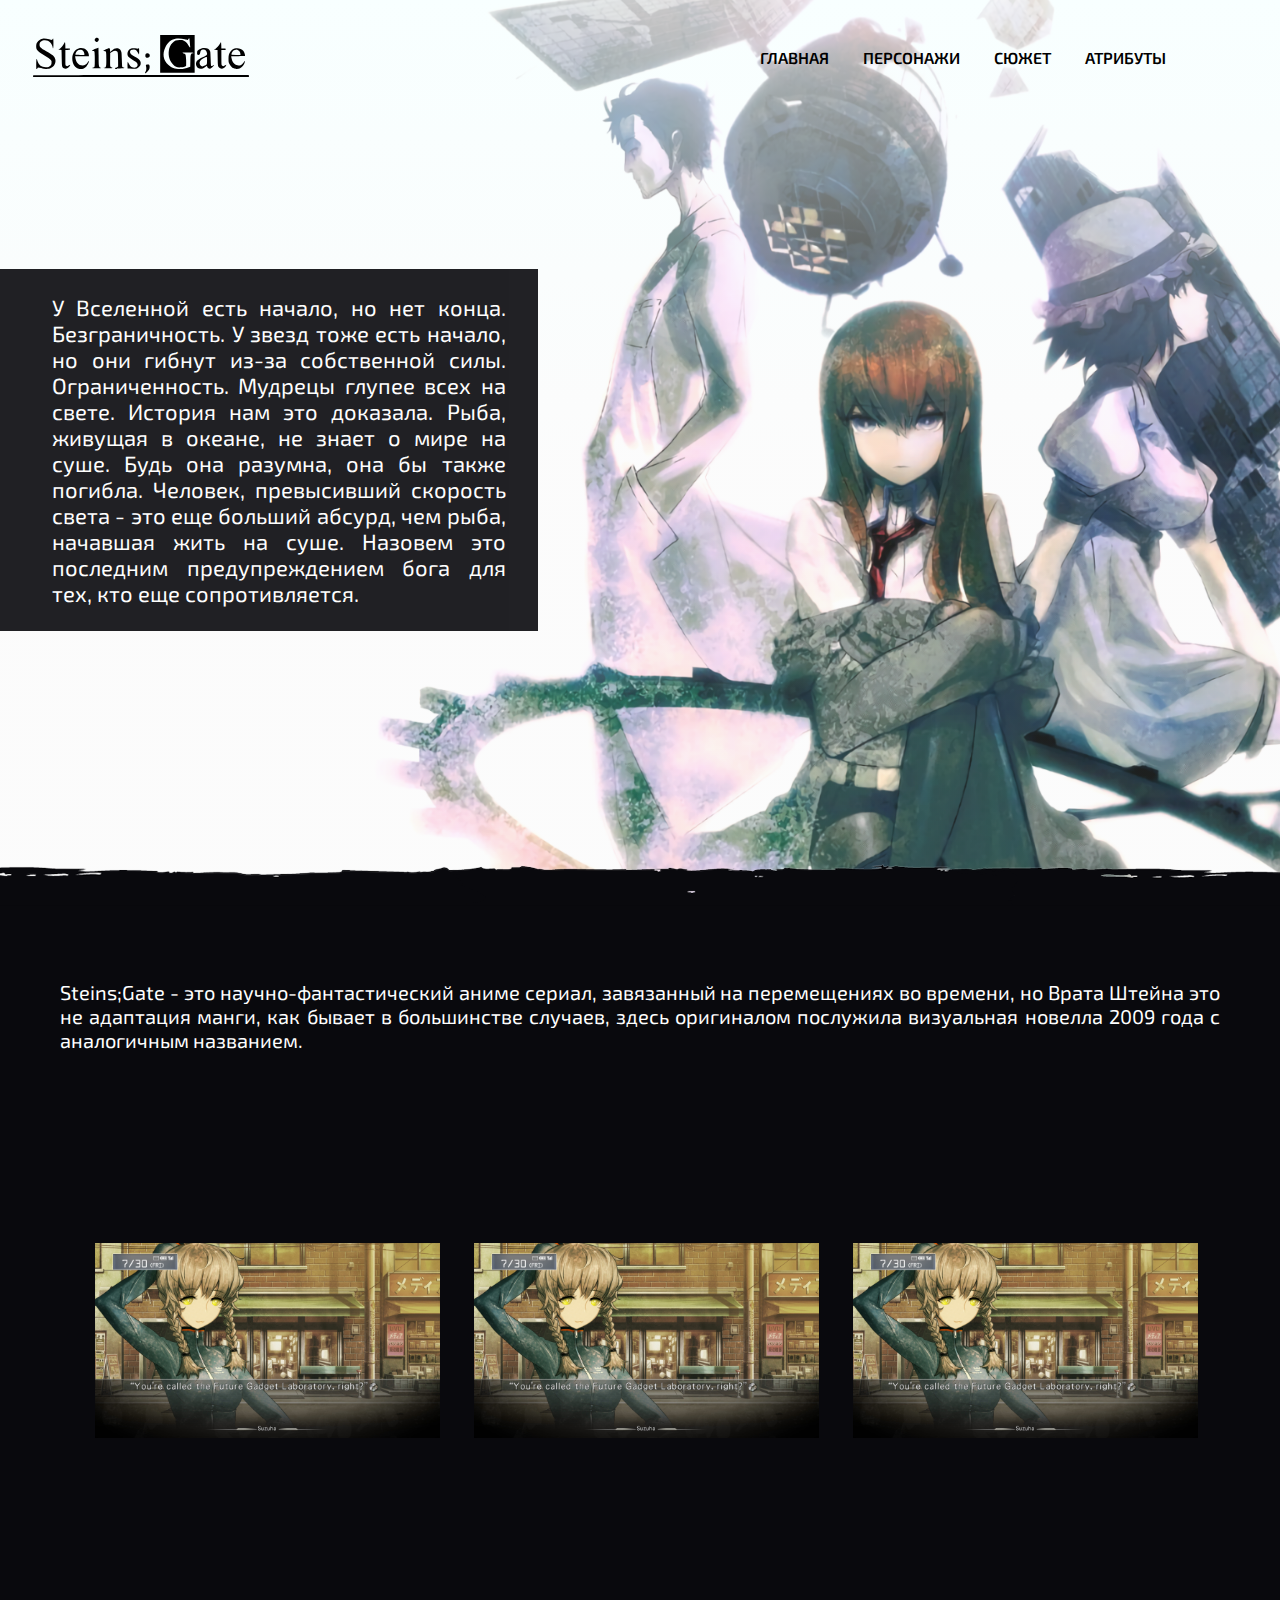
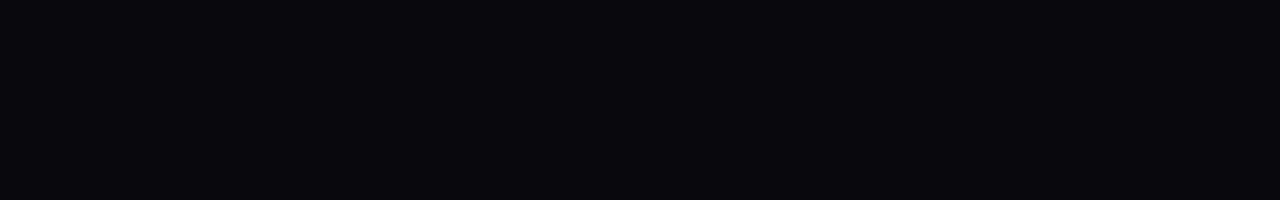
==== index.html @ 3745dd6c "Add files via upload" ====
<!DOCTYPE html>
<html lang="ru" dir="ltr">
  <head>
    <meta charset="utf-8">
    <meta http-equiv="X-UA-Compatible" content="IE=edge">
    <meta name="viewport" content="width=device-width, initial-scale=1.0">
    <link rel="stylesheet" href="style.css">
    <link rel="icon" type="image/x-icon" href="img/icon.ico" />
    <link rel="preconnect" href="https://fonts.googleapis.com">
    <link rel="preconnect" href="https://fonts.gstatic.com" crossorigin>
    <link href="https://fonts.googleapis.com/css2?family=Exo+2:wght@300&family=Source+Code+Pro&display=swap" rel="stylesheet">
    <title>Главная</title>
  </head>
  <body>

    <!-- header -->

    <header>
      <nav>
        <a href="index.html">
          <img src="./img/logo.svg" alt="logo">
        </a>
        <div class="nav-links" id="navLinks">
          <i class="fas fa-times" onclick="hideMenu()"></i>
          <ul>
            <li><a href="index.html">Главная</a></li>
            <li><a href="#">Персонажи</a></li>
            <li><a href="#">Сюжет</a></li>
            <li><a href="#">Атрибуты</a></li>
          </ul>
        </div>
        <i class="fas fa-bars" onclick="showMenu()"></i>
      </nav>

      <div class="text-background">
        <div class="text-box">
          <p>У Вселенной есть начало, но нет конца. Безграничность. У звезд тоже есть начало, но они гибнут из-за собственной силы. Ограниченность. Мудрецы глупее всех на свете. История нам это доказала. Рыба, живущая в океане, не знает о мире на суше. Будь она разумна, она бы также погибла. Человек, превысивший скорость света - это еще больший абсурд, чем рыба, начавшая жить на суше. Назовем это последним предупреждением бога для тех, кто еще сопротивляется.</p>
        </div>
      </div>
    </header>

    <div class="bg-course">
      <div class="line">
        <p></p>
      </div>
      <div class="description">
        <p>Steins;Gate - это научно-фантастический аниме сериал, завязанный на перемещениях во времени, но Врата Штейна это не адаптация манги, как бывает в большинстве случаев, здесь оригиналом послужила визуальная новелла 2009 года с аналогичным названием.</p>
      </div>
      <div class="container">
        <div class="mid-content">
          <div class="screen">
            <img class="scr-img" src="./img/Main_moments/image.jpg" alt="">
            <img class="scr-img" src="./img/Main_moments/image.jpg" alt="">
            <img class="scr-img" src="./img/Main_moments/image.jpg" alt="">
          </div>

        </div>
      </div>

    </div>


    <!-- <footer>
        <nav>
            <a href="index.html">
              <img src="./img/logo.svg" alt="logo">
            </a>
            <div class="nav-links" id="navLinks">
              <i class="fas fa-times" onclick="hideMenu()"></i>
              <ul>
                <li><a href="index.html">Home</a></li>
                <li><a href="history.html">history</a></li>
                <li><a href="characters.html">Characters</a></li>
              </ul>
            </div>
            <i class="fas fa-bars" onclick="showMenu()"></i>
        </nav>
        <div class="cotcety">
            <a href="https://www.youtube.com/">
                <img src="https://img.icons8.com/color/48/000000/youtube-play.png"/>
            </a>
            <a href="https://www.youtube.com/">
                <img src="https://img.icons8.com/fluency/48/000000/instagram-new.png" alt="insta"/>
            </a>
            <a href="#" >
                <img src="https://img.icons8.com/color/48/000000/telegram-app--v2.png" alt="telegramm" />
            </a>
        </div>
        <div class="inform-footer">
            <p>Cyberpunk 2077®<br> E-mail: dpo@cdprojektred.com</p>
        </div>
    </footer> -->

  </body>
</html>
---- style.css ----
* {
  margin: 0;
  padding: 0;
  font-family: 'Exo 2', sans-serif;
}

header {
  min-height: 100vh;
  width: 100%;
  background-image: linear-gradient(rgba(245, 260, 260, 0.72), rgba(185, 190, 190, 0.05), rgba(185, 190, 190, 0.05)), url(./img/Backgrounds/fon.png);
  background-position: center;
  background-size: cover;
  position: relative;
}

nav {
  display: flex;
  padding: 2% 2%;
  justify-content: space-between;
  align-items: center;
}

nav img {
  width: 230px;
}

.nav-links {
  flex: 1;
  padding: 0% 6%;
  text-align: right;
}

.nav-links ul li {
  list-style: none;
  display: inline-block;
  padding: 8px 15px;
}

.nav-links ul li a {
  color: #000;
  text-decoration: none;
  text-transform: uppercase;
  font-size: 16px;
  font-weight: 600;
}

.nav-links ul li::after {
  content: "";
  width: 0%;
  height: 2px;
  background:  #121212;
  display: block;
  margin: auto;
  transition: 0.3s;
  opacity: 50%;
}

.nav-links ul li:hover::after {
  width: 100%;
}

.text-background .text-box {
  left: 0;
  top: 50%;
  transform: translate(0px, -50%);
  background: #09090d;
  opacity: 90%;
}

.text-box {
  width: 42%;
  color: #fff;
  position: absolute;
  text-align: justify;
}

.text-box p {
  margin: 25px 32px 25px 52px;
  font-size: 22px;
  font-style: normal;
  color: rgb(255, 255, 255);
}

.line {
  background-image: url(./img/line.png);
  height: 80px;
  width: cover;
  position: relative;
  bottom: 40px;
}

.bg-course {
  background: #09090d;
  min-height: 100vh;
  width: 100%;
  background-size: cover;
}

.description {
  align: center;
  margin: 0px 60px -160px 60px;
}

.description p {
  width: 100%;
  align: center;
  color: #fff;
  font-size: 20px;
  text-align: justify;
}

.container {
  display: flex;
  flex-direction: row;
  align-items: center;
  justify-content: center;
  min-height: 100vh;
}

.mid-content {
  display: flex;
  flex-direction: row;
  align-items: center;
  justify-content: center;
  padding: 0px 50px 0px 80px;
}

.scr-img {
  width: 30%;
  padding: 15px;
}


/* footer{
    width: 100%;
    background-color: rgb(0, 0, 0);
} */
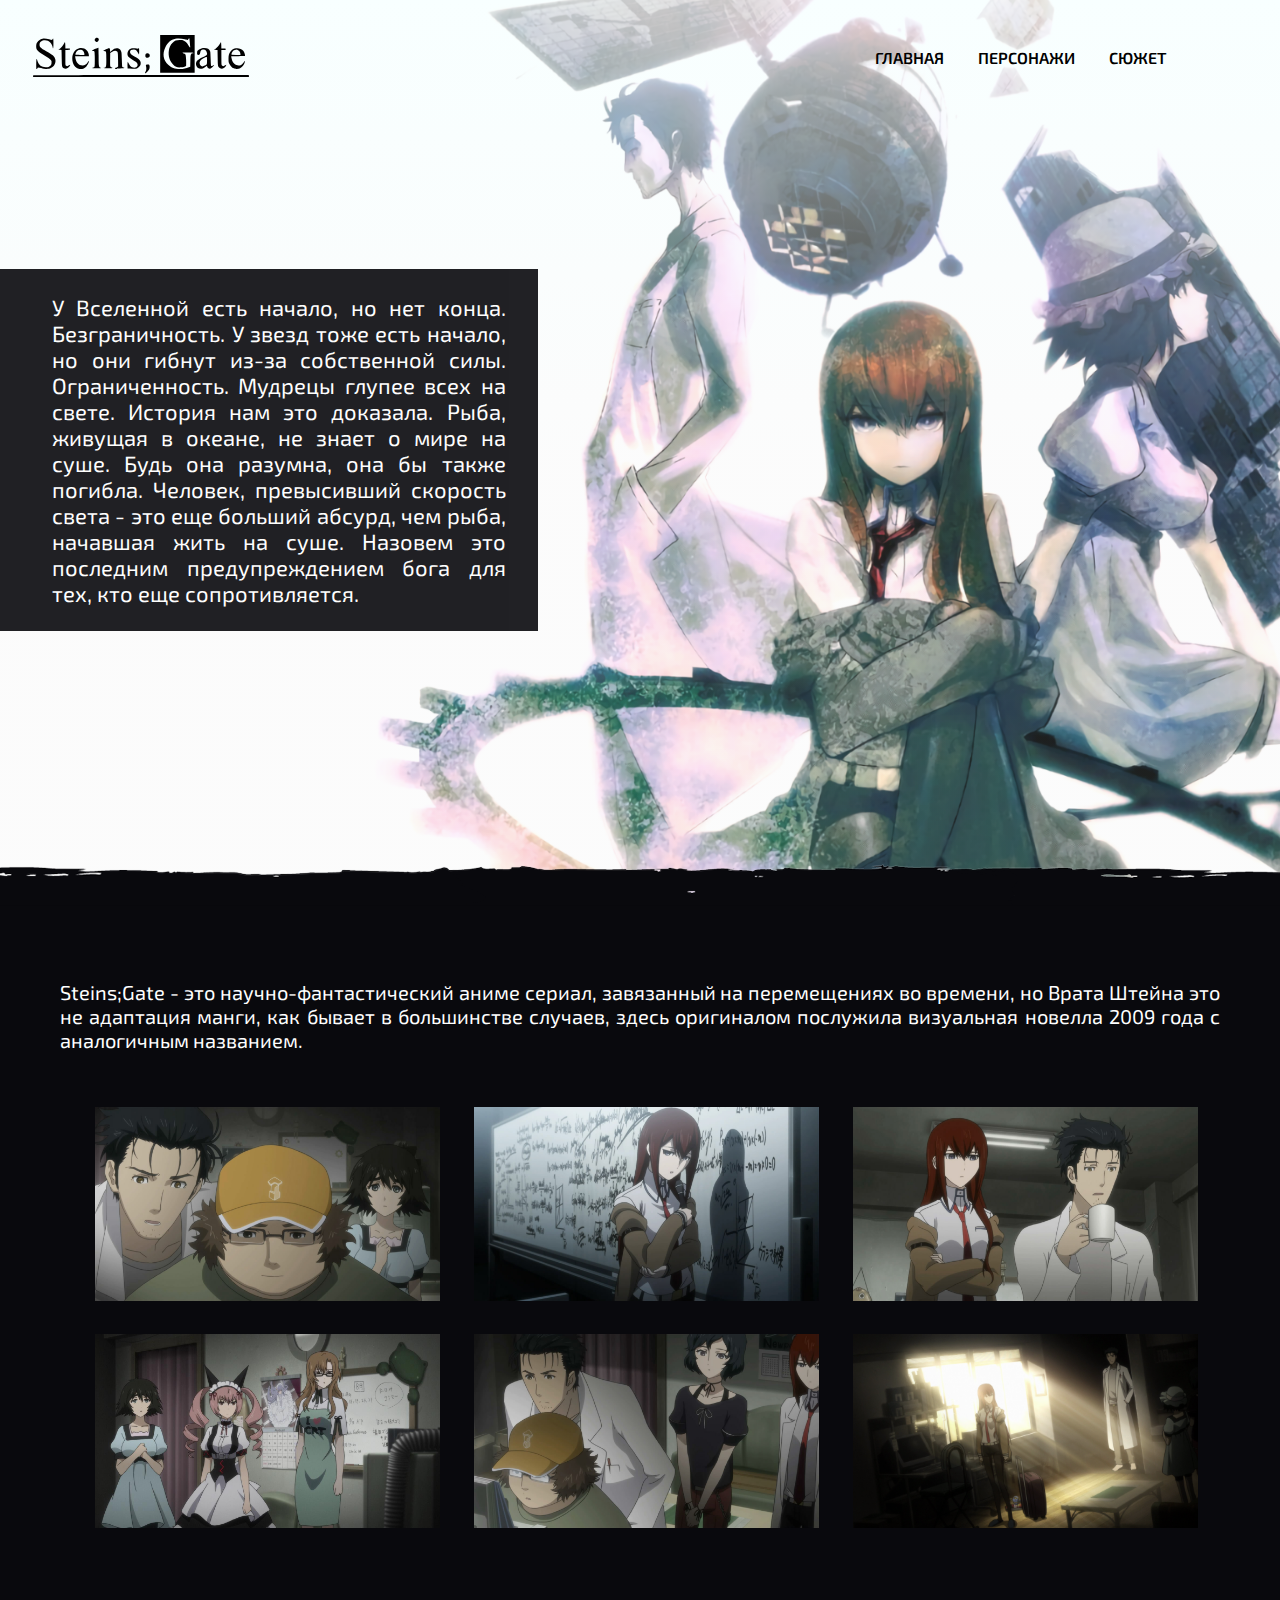
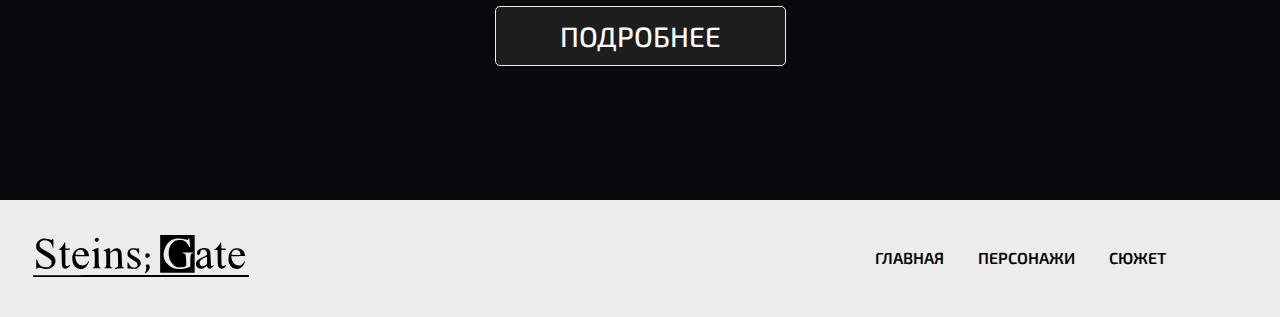
==== commit d06a551d: "Add files via upload" ====
--- a/index.html
+++ b/index.html
@@ -24,12 +24,11 @@
           <i class="fas fa-times" onclick="hideMenu()"></i>
           <ul>
             <li><a href="index.html">Главная</a></li>
-            <li><a href="#">Персонажи</a></li>
-            <li><a href="#">Сюжет</a></li>
-            <li><a href="#">Атрибуты</a></li>
+            <li><a href="characters.html">Персонажи</a></li>
+            <li><a href="story.html">Сюжет</a></li>
+            <!-- <li><a href="attributes.html">Атрибуты</a></li> -->
           </ul>
         </div>
-        <i class="fas fa-bars" onclick="showMenu()"></i>
       </nav>
 
       <div class="text-background">
@@ -46,50 +45,49 @@
       <div class="description">
         <p>Steins;Gate - это научно-фантастический аниме сериал, завязанный на перемещениях во времени, но Врата Штейна это не адаптация манги, как бывает в большинстве случаев, здесь оригиналом послужила визуальная новелла 2009 года с аналогичным названием.</p>
       </div>
+
       <div class="container">
         <div class="mid-content">
           <div class="screen">
-            <img class="scr-img" src="./img/Main_moments/image.jpg" alt="">
-            <img class="scr-img" src="./img/Main_moments/image.jpg" alt="">
-            <img class="scr-img" src="./img/Main_moments/image.jpg" alt="">
+            <img class="scr-img" src="./img/Main_moments/moment_1.jpg" alt="moment_1">
+            <img class="scr-img" src="./img/Main_moments/moment_2.jpg" alt="moment_2">
+            <img class="scr-img" src="./img/Main_moments/moment_3.jpg" alt="moment_3">
           </div>
+        </div>
 
+        <div class="mid-content">
+          <div class="screen">
+            <img class="scr-img" src="./img/Main_moments/moment_4.jpg" alt="moment_4">
+            <img class="scr-img" src="./img/Main_moments/moment_5.jpg" alt="moment_5">
+            <img class="scr-img" src="./img/Main_moments/moment_6.png" alt="moment_6">
+          </div>
         </div>
+      </div>
+
+      <div class="btn">
+        <a href="story.html" class="hero-btn">ПОДРОБНЕЕ</a>
       </div>
 
     </div>
 
 
-    <!-- <footer>
-        <nav>
-            <a href="index.html">
-              <img src="./img/logo.svg" alt="logo">
-            </a>
-            <div class="nav-links" id="navLinks">
-              <i class="fas fa-times" onclick="hideMenu()"></i>
-              <ul>
-                <li><a href="index.html">Home</a></li>
-                <li><a href="history.html">history</a></li>
-                <li><a href="characters.html">Characters</a></li>
-              </ul>
-            </div>
-            <i class="fas fa-bars" onclick="showMenu()"></i>
-        </nav>
-        <div class="cotcety">
-            <a href="https://www.youtube.com/">
-                <img src="https://img.icons8.com/color/48/000000/youtube-play.png"/>
-            </a>
-            <a href="https://www.youtube.com/">
-                <img src="https://img.icons8.com/fluency/48/000000/instagram-new.png" alt="insta"/>
-            </a>
-            <a href="#" >
-                <img src="https://img.icons8.com/color/48/000000/telegram-app--v2.png" alt="telegramm" />
-            </a>
+    <footer>
+      <nav>
+        <a href="index.html">
+          <img src="./img/logo.svg" alt="logo">
+        </a>
+        <div class="nav-links" id="navLinks">
+          <i class="fas fa-times" onclick="hideMenu()"></i>
+          <ul>
+            <li><a href="index.html">Главная</a></li>
+            <li><a href="characters.html">Персонажи</a></li>
+            <li><a href="story.html">Сюжет</a></li>
+            <!-- <li><a href="attributes.html">Атрибуты</a></li> -->
+          </ul>
         </div>
-        <div class="inform-footer">
-            <p>Cyberpunk 2077®<br> E-mail: dpo@cdprojektred.com</p>
-        </div>
-    </footer> -->
+        <i class="fas fa-bars" onclick="showMenu()"></i>
+      </nav>
+    </footer>
 
   </body>
 </html>
--- a/style.css
+++ b/style.css
@@ -97,24 +97,19 @@
 }
 
 .description {
-  align: center;
   margin: 0px 60px -160px 60px;
 }
 
 .description p {
   width: 100%;
-  align: center;
   color: #fff;
   font-size: 20px;
   text-align: justify;
 }
 
 .container {
-  display: flex;
-  flex-direction: row;
-  align-items: center;
-  justify-content: center;
-  min-height: 100vh;
+  padding-top: 200px;
+  /* min-height: 90vh; */
 }
 
 .mid-content {
@@ -130,8 +125,35 @@
   padding: 15px;
 }
 
+.btn {
+  display: flex;
+  align-items: center;
+  justify-content: center;
+  padding: 60px 80px 80px;
+}
 
-/* footer{
+.hero-btn {
+  display: block;
+  text-decoration: none;
+  color: rgb(255, 255, 255);
+  border: 1px solid #ebebeb;
+  padding: 12px 64px;
+  font-size: 28px;
+  font-weight: bold;
+  background: transparent;
+  border-radius: 5px;
+  background-color: #1d1d1d;
+  font-weight: 500;
+  position: relative; 
+}
+
+.hero-btn:hover {
+  border: 1px solid  #f7f7f7;
+  background:  #383838;
+  transition: 0.5s;
+}
+
+footer{
     width: 100%;
-    background-color: rgb(0, 0, 0);
-} */
+    background-color: #ececec;
+}
